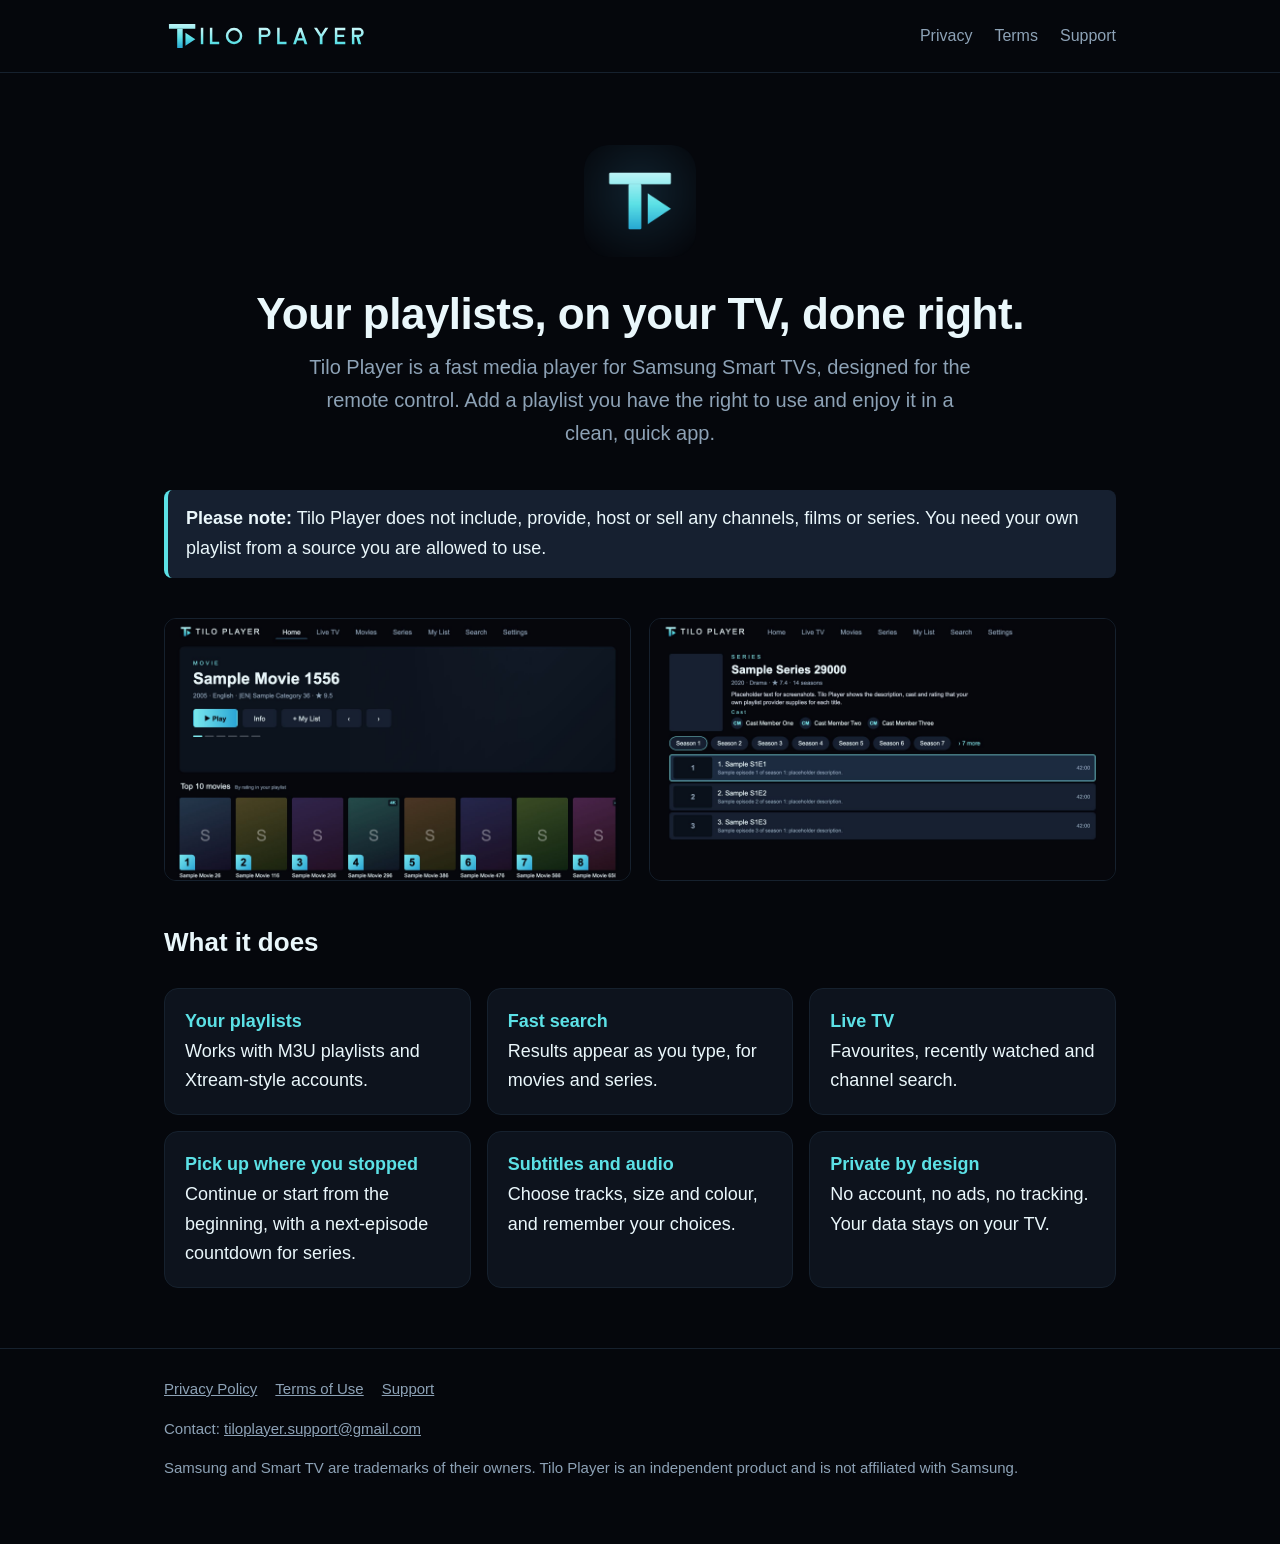
==== index.html @ ff6efbbc "Tilo Player site" ====
<!doctype html>
<html lang="en">
<head>
<meta charset="utf-8">
<meta name="viewport" content="width=device-width, initial-scale=1">
<title>Tilo Player: a media player for your own playlists</title>
<meta name="description" content="Tilo Player is a fast, remote-friendly media player for Samsung Smart TVs. Add your own playlist. No content is included.">
<link rel="icon" href="img/icon.png">
<link rel="stylesheet" href="style.css">
</head>
<body>
<header><div class="wrap">
  <a href="index.html"><img src="img/wordmark.svg" alt="Tilo Player"></a>
  <nav><a href="privacy.html">Privacy</a><a href="terms.html">Terms</a><a href="support.html">Support</a></nav>
</div></header>

<main class="wrap">
  <section class="hero">
    <img class="icon" src="img/icon.png" alt="Tilo Player icon">
    <h1>Your playlists, on your TV, done right.</h1>
    <p class="lead">Tilo Player is a fast media player for Samsung Smart TVs, designed for the remote control. Add a playlist you have the right to use and enjoy it in a clean, quick app.</p>
  </section>

  <div class="note"><b>Please note:</b> Tilo Player does not include, provide, host or sell any channels, films or series. You need your own playlist from a source you are allowed to use.</div>

  <div class="shots">
    <img src="img/home.jpg" alt="Tilo Player home screen">
    <img src="img/series.jpg" alt="Tilo Player series page">
  </div>

  <h2>What it does</h2>
  <div class="cards">
    <div class="card"><b>Your playlists</b><br>Works with M3U playlists and Xtream-style accounts.</div>
    <div class="card"><b>Fast search</b><br>Results appear as you type, for movies and series.</div>
    <div class="card"><b>Live TV</b><br>Favourites, recently watched and channel search.</div>
    <div class="card"><b>Pick up where you stopped</b><br>Continue or start from the beginning, with a next-episode countdown for series.</div>
    <div class="card"><b>Subtitles and audio</b><br>Choose tracks, size and colour, and remember your choices.</div>
    <div class="card"><b>Private by design</b><br>No account, no ads, no tracking. Your data stays on your TV.</div>
  </div>
</main>

<footer><div class="wrap">
  <a href="privacy.html">Privacy Policy</a><a href="terms.html">Terms of Use</a><a href="support.html">Support</a>
  <p>Contact: <a href="mailto:tiloplayer.support@gmail.com">tiloplayer.support@gmail.com</a></p>
  <p>Samsung and Smart TV are trademarks of their owners. Tilo Player is an independent product and is not affiliated with Samsung.</p>
</div></footer>
</body>
</html>
---- style.css ----
:root { --ink:#05070C; --panel:#0D131D; --panel2:#162030; --ivory:#EAF7FB; --mute:#8DA2B6; --ice:#5CE1E6; --ice2:#1F9FD0; }
* { box-sizing: border-box; }
html { scroll-behavior: smooth; }
body { margin: 0; background: var(--ink); color: var(--ivory); font: 18px/1.65 -apple-system, "Segoe UI", Roboto, Helvetica, Arial, sans-serif; }
a { color: var(--ice); }
.wrap { max-width: 1000px; margin: 0 auto; padding: 0 24px; }
header { border-bottom: 1px solid #16212e; }
header .wrap { display: flex; align-items: center; justify-content: space-between; height: 72px; }
header img { height: 34px; display: block; }
nav a { margin-left: 22px; text-decoration: none; color: var(--mute); font-size: 16px; }
nav a:hover { color: var(--ivory); }
.hero { padding: 72px 0 40px; text-align: center; }
.hero img.icon { width: 112px; height: 112px; border-radius: 24px; }
h1 { font-size: 44px; line-height: 1.15; margin: 22px 0 12px; letter-spacing: -.5px; }
h2 { font-size: 26px; margin: 40px 0 10px; }
.lead { color: var(--mute); font-size: 20px; max-width: 680px; margin: 0 auto; }
.shots { display: grid; grid-template-columns: 1fr 1fr; gap: 18px; margin: 40px 0; }
.shots img { width: 100%; border-radius: 12px; border: 1px solid #16212e; }
.cards { display: grid; grid-template-columns: repeat(auto-fit, minmax(260px, 1fr)); gap: 16px; margin: 24px 0; }
.card { background: var(--panel); border: 1px solid #16212e; border-radius: 14px; padding: 18px 20px; }
.card b { color: var(--ice); }
.note { background: var(--panel2); border-left: 4px solid var(--ice); border-radius: 8px; padding: 14px 18px; color: var(--ivory); }
footer { border-top: 1px solid #16212e; margin-top: 60px; padding: 28px 0 48px; color: var(--mute); font-size: 15px; }
footer a { color: var(--mute); margin-right: 18px; }
main.page { padding: 40px 0; }
main.page h1 { font-size: 36px; }
li { margin: 6px 0; }
@media (max-width: 700px) { .shots { grid-template-columns: 1fr; } h1 { font-size: 34px; } nav a { margin-left: 14px; } }
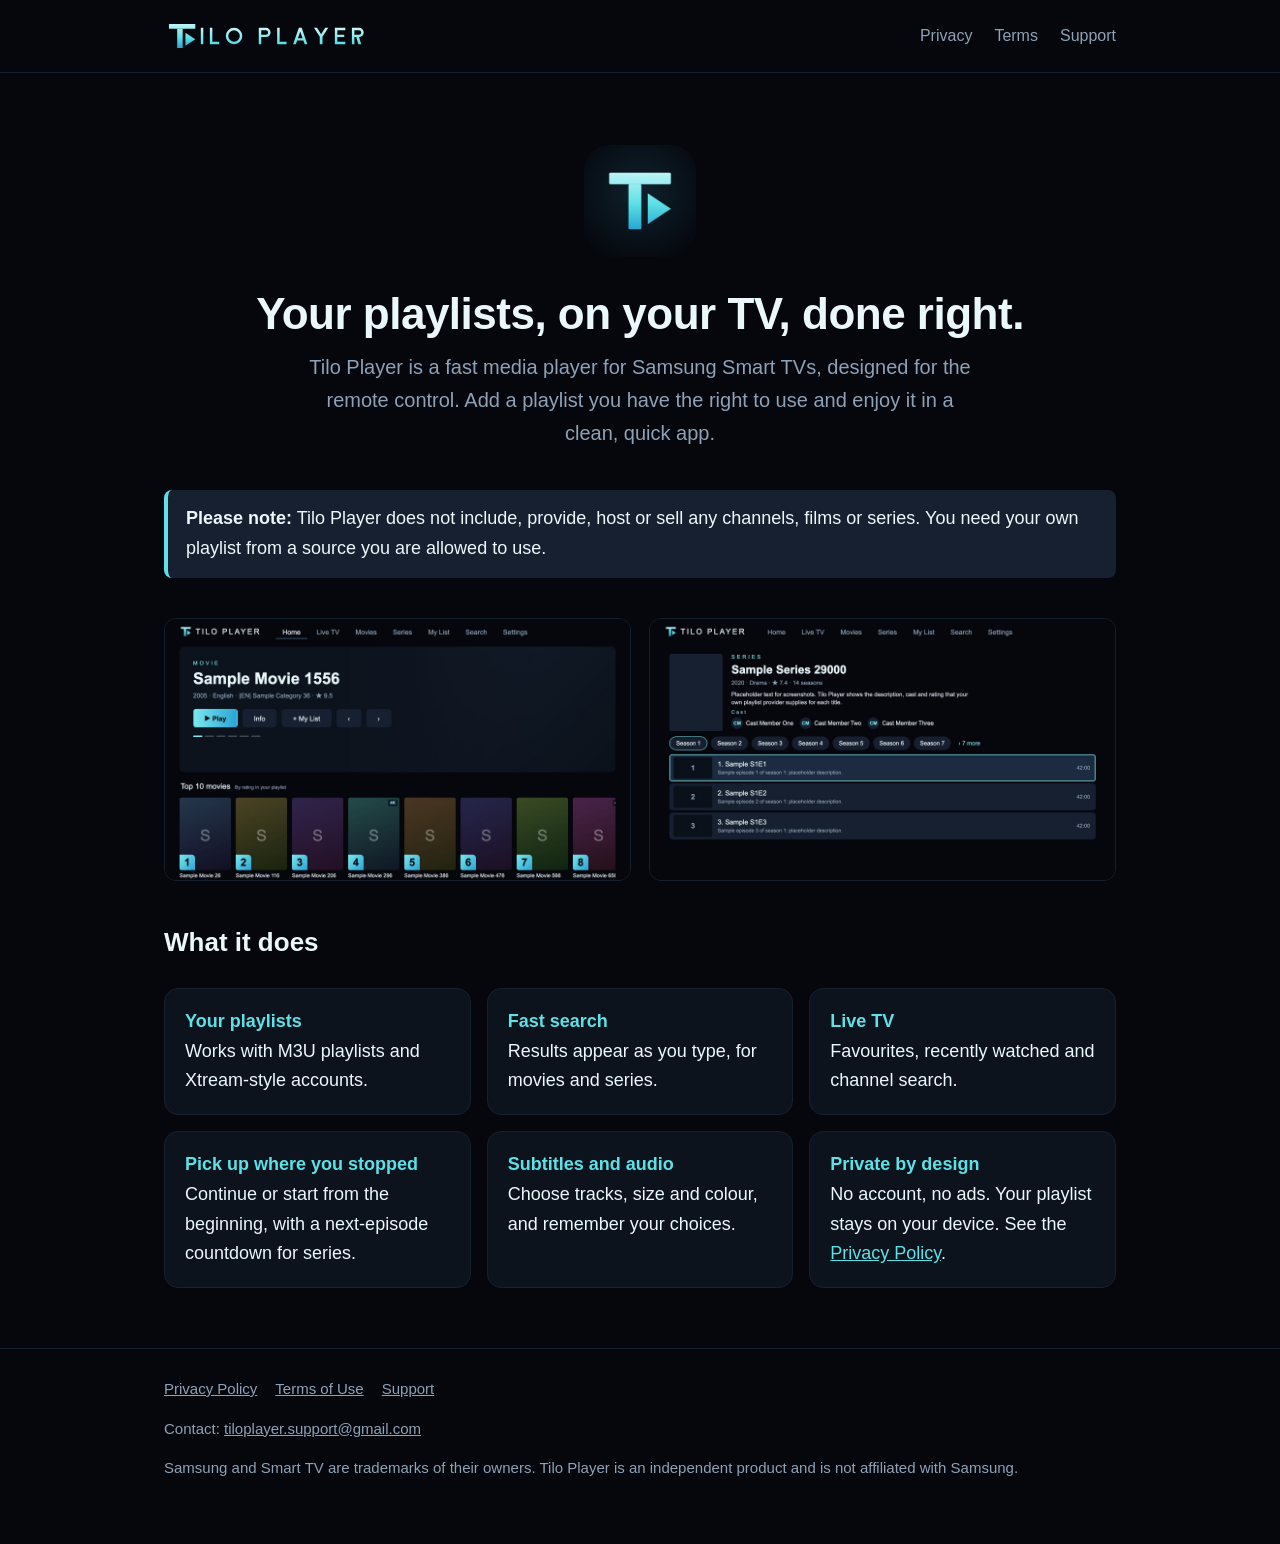
==== commit 97332cda: "Privacy policy: Android free trial and activation check (device ID, model, approximate location) Co-" ====
--- a/index.html
+++ b/index.html
@@ -35,7 +35,7 @@
     <div class="card"><b>Live TV</b><br>Favourites, recently watched and channel search.</div>
     <div class="card"><b>Pick up where you stopped</b><br>Continue or start from the beginning, with a next-episode countdown for series.</div>
     <div class="card"><b>Subtitles and audio</b><br>Choose tracks, size and colour, and remember your choices.</div>
-    <div class="card"><b>Private by design</b><br>No account, no ads, no tracking. Your data stays on your TV.</div>
+    <div class="card"><b>Private by design</b><br>No account, no ads. Your playlist stays on your device. See the <a href="privacy.html">Privacy Policy</a>.</div>
   </div>
 </main>
 
